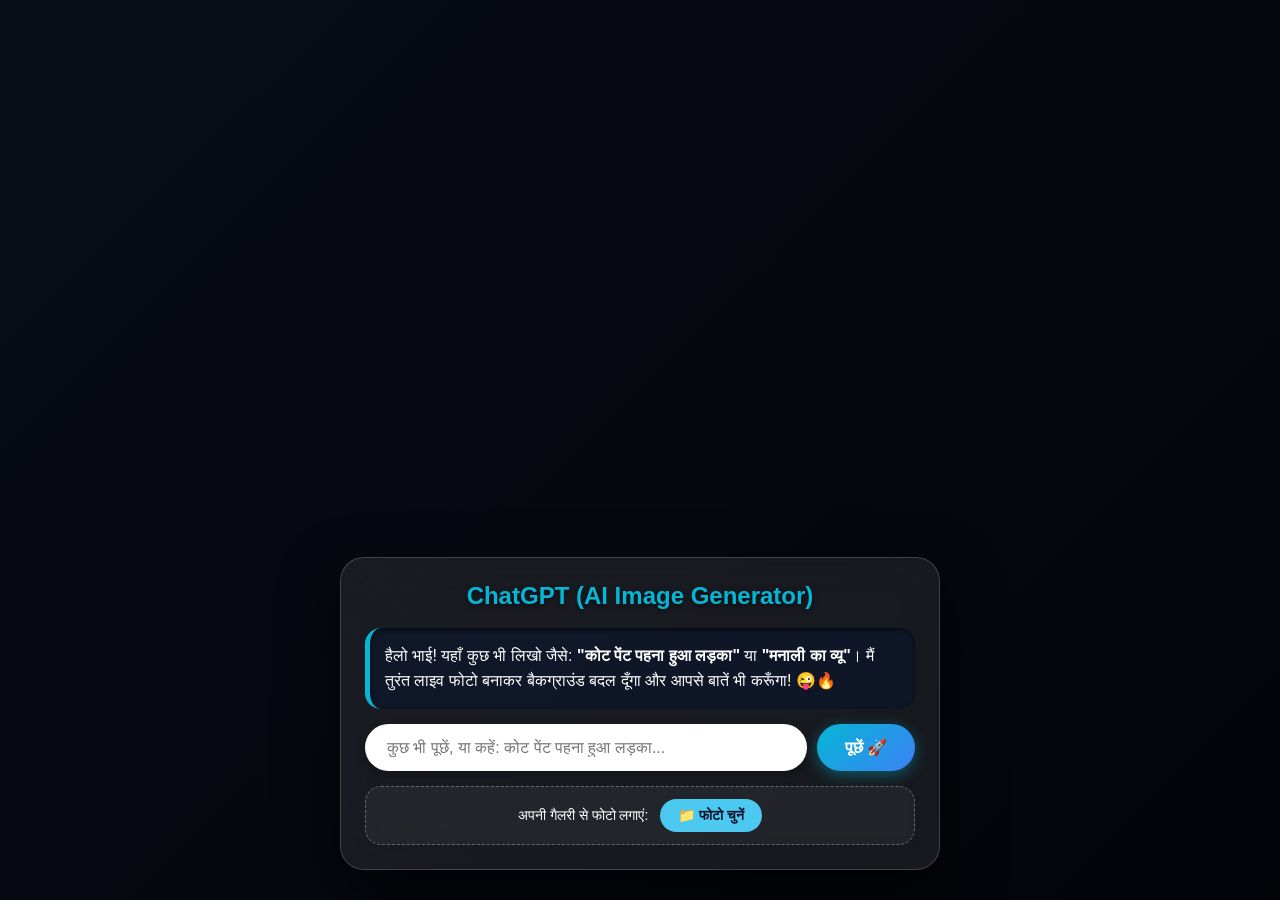
==== bg-remove/index.html @ 15bcb30f "Refactor HTML structure for background remover" ====
<!DOCTYPE html>
<html lang="hi">
<head>
    <meta charset="UTF-8">
    <meta name="viewport" content="width=device-width, initial-scale=1.0">
    <title>ChatGPT (AI Image Generator)</title>
    <style>
        /* फुल स्क्रीन सेटअप */
        * {
            margin: 0;
            padding: 0;
            box-sizing: border-box;
            font-family: 'Segoe UI', Tahoma, Geneva, Verdana, sans-serif;
        }

        body, html {
            width: 100vw;
            height: 100vh;
            overflow: hidden;
            background-color: #05070f;
        }

        /* मुख्य बैकग्राउंड जहाँ एआई की लाइव फोटो दिखेगी */
        #bg-wallpaper {
            position: fixed;
            top: 0;
            left: 0;
            width: 100%;
            height: 100%;
            background: linear-gradient(135deg, #0f172a, #05070f);
            background-size: cover;
            background-position: center;
            transition: background-image 1s ease-in-out;
            z-index: 1;
        }

        /* डार्क पर्दा ताकि चैट बॉक्स साफ़ और सुंदर दिखे */
        .overlay {
            position: fixed;
            top: 0;
            left: 0;
            width: 100%;
            height: 100%;
            background: rgba(0, 0, 0, 0.45);
            z-index: 2;
        }

        /* प्रीमियम चैट कंटेनर */
        .chat-container {
            position: absolute;
            bottom: 30px;
            left: 50%;
            transform: translateX(-50%);
            width: 95%;
            max-width: 600px;
            background: rgba(255, 255, 255, 0.08);
            backdrop-filter: blur(25px);
            -webkit-backdrop-filter: blur(25px);
            border: 1px solid rgba(255, 255, 255, 0.18);
            border-radius: 24px;
            padding: 24px;
            box-shadow: 0 25px 60px rgba(0, 0, 0, 0.7);
            z-index: 3;
            color: white;
            text-align: center;
        }

        /* हेडिंग जो आपने मांगी */
        h2 {
            font-size: 24px;
            margin-bottom: 18px;
            color: #06b6d4; /* शाइनिंग स्यान कलर */
            text-shadow: 0 2px 5px rgba(0,0,0,0.5);
            font-weight: bold;
        }

        /* एआई के बात करने और जवाब देने का बॉक्स */
        .ai-response {
            background: rgba(15, 23, 42, 0.85);
            padding: 15px;
            border-radius: 16px;
            margin-bottom: 15px;
            font-size: 16px;
            line-height: 1.6;
            text-align: left;
            border-left: 5px solid #06b6d4;
            box-shadow: inset 0 2px 5px rgba(0,0,0,0.5);
            max-height: 150px;
            overflow-y: auto;
        }

        /* लोडिंग एनीमेशन */
        .loader {
            display: none;
            color: #fb7185;
            font-style: italic;
            font-weight: bold;
            margin-bottom: 12px;
            font-size: 15px;
        }

        /* इनपुट बॉक्स एरिया */
        .input-group {
            display: flex;
            gap: 10px;
            margin-bottom: 15px;
        }

        input[type="text"] {
            flex: 1;
            padding: 14px 22px;
            border: none;
            border-radius: 30px;
            outline: none;
            font-size: 16px;
            background: #fff;
            color: #0f172a;
            box-shadow: 0 4px 10px rgba(0,0,0,0.3);
        }

        /* पूछने वाला बटन */
        .btn-send {
            background: linear-gradient(135deg, #06b6d4, #3b82f6);
            color: white;
            border: none;
            padding: 14px 28px;
            border-radius: 30px;
            cursor: pointer;
            font-size: 16px;
            font-weight: bold;
            transition: 0.3s;
            box-shadow: 0 4px 15px rgba(6, 182, 212, 0.4);
        }

        .btn-send:hover {
            transform: translateY(-2px);
        }

        /* अपनी फोटो अपलोड करने का नया बटन */
        .upload-box {
            background: rgba(255, 255, 255, 0.05);
            padding: 12px;
            border-radius: 16px;
            border: 1px dashed rgba(255, 255, 255, 0.3);
            display: flex;
            align-items: center;
            justify-content: center;
            gap: 12px;
            font-size: 14px;
            margin-top: 5px;
        }

        .upload-box label {
            background: #4cc9f0;
            color: #0b132b;
            padding: 8px 18px;
            border-radius: 20px;
            cursor: pointer;
            font-weight: bold;
            transition: 0.3s;
        }

        .upload-box label:hover {
            background: #4361ee;
            color: white;
        }

        input[type="file"] {
            display: none;
        }

        /* एचडी डाउनलोड बटन */
        .btn-hd {
            background: linear-gradient(135deg, #10b981, #059669);
            color: white;
            border: none;
            padding: 10px 22px;
            border-radius: 20px;
            cursor: pointer;
            font-size: 14px;
            font-weight: bold;
            display: none;
            margin: 10px auto 0;
            transition: 0.3s;
        }

        .btn-hd:hover {
            transform: scale(1.05);
        }
    </style>
</head>
<body>

    <!-- फुल स्क्रीन बैकग्राउंड परत -->
    <div id="bg-wallpaper"></div>
    <div class="overlay"></div>

    <!-- मुख्य चैट डिब्बा -->
    <div class="chat-container">
        <!-- केवल आपकी मांगी हुई हेडिंग -->
        <h2>ChatGPT (AI Image Generator)</h2>
        
        <div class="ai-response" id="ai-text">
            हैलो भाई! यहाँ कुछ भी लिखो जैसे: <strong>"कोट पेंट पहना हुआ लड़का"</strong> या <strong>"मनाली का व्यू"</strong>। मैं तुरंत लाइव फोटो बनाकर बैकग्राउंड बदल दूँगा और आपसे बातें भी करूँगा! 😜🔥
        </div>
        
        <div class="loader" id="loading-msg">⏳ रुको भाई, एआई दिमाग लगा रहा है और ब्रश से फोटो बना रहा है...</div>

        <!-- टाइप करने का इनपुट -->
        <div class="input-group">
            <input type="text" id="user-input" placeholder="कुछ भी पूछें, या कहें: कोट पेंट पहना हुआ लड़का...">
            <button class="btn-send" onclick="askSuperAI()">पूछें 🚀</button>
        </div>

        <!-- फोटो सिलेक्ट/अपलोड करने का ऑप्शन -->
        <div class="upload-box">
            <span>अपनी गैलरी से फोटो लगाएं:</span>
            <label for="image-file">📁 फोटो चुनें</label>
            <input type="file" id="image-file" accept="image/*" onchange="loadUploadedImage(event)">
        </div>

        <!-- फोटो डाउनलोड बटन -->
        <button class="btn-hd" id="download-btn" onclick="downloadPhoto()">📥 इस एआई फोटो को HD में डाउनलोड करें</button>
    </div>

    <script>
        let currentImageUrl = "";

        // Enter बटन दबाने पर भी काम होगा
        document.getElementById("user-input").addEventListener("keypress", function(event) {
            if (event.key === "Enter") {
                askSuperAI();
            }
        });

        // मज़ेदार जोक्स की लिस्ट
        const jokesList = [
            "पप्पू: पापा मुझे एक लड़की बहुत पसंद है, शादी करवा दो। पापा: क्या लड़की भी तुम्हें पसंद करती है? पप्पू: हाँ वो तो हाँ ही कहेगी, पिछले तीन दिन से मेरा मैसेज 'Seen' कर रही है! 🤣🤣",
            "टीचर: बताओ, कुतुब मीनार किसने बनवाया? स्टूडेंट: सर, वो तो मोबाइल बनाने वाली कंपनी ने बनवाया होगा, नाम में ही 'मीनार' (Network Tower) है! 😜",
            "डॉक्टर: आपका वजन कैसे बढ़ गया? मरीज: डॉक्टर साहब, गलती से मैंने 'Weight Loss' वाली गोली 'चिकन रोल' के साथ खा ली थी! 😂"
        ];

        // फोटो बनाने के बाद की मज़ेदार बातें
        const funnyImageReplies = [
            "लो भाई! जैसा आपने कहा, एआई ने बिल्कुल वैसी ही कड़क फोटो बना दी है। पीछे देखो, एकदम हीरो लग रहे हो! 😎🔥",
            "वाह हुजूर! क्या चॉइस है। ये कोट-पेंट/पोस्टर डिजाइन देखकर पड़ोसी पक्का जलेंगे! 🤭✨",
            "लीजिए बॉस! आपकी फरमाइश पर एआई ने एकदम नया लुक तैयार कर दिया है। ज्यादा देर मत देखना वरना नजर लग जाएगी! 🧿🤭"
        ];

        async function askSuperAI() {
            const inputField = document.getElementById("user-input");
            const aiTextField = document.getElementById("ai-text");
            const loader = document.getElementById("loading-msg");
            const bgWallpaper = document.getElementById("bg-wallpaper");
            const downloadBtn = document.getElementById("download-btn");
            
            const queryText = inputField.value.trim();
            if (!queryText) return;

            // रीसेट और लोडिंग चालू
            inputField.value = "";
            loader.style.display = "block";
            downloadBtn.style.display = "none";
            aiTextField.innerHTML = "सोच रहा हूँ और आपके लिए काम कर रहा हूँ... 🧠✨";

            // 1. अगर यूजर हंसी-मजाक या जोक मांगता है
            if (queryText.includes("जोक") || queryText.includes("चुटकुला") || queryText.includes("मजाक") || queryText.includes("joke")) {
                setTimeout(() => {
                    aiTextField.innerHTML = `<strong>🤖 एआई दोस्त:</strong> ${jokesList[Math.floor(Math.random() * jokesList.length)]}`;
                    loader.style.display = "none";
                }, 800);
                return;
            }

            // 2. अगर यूजर सामान्य सवाल पूछता है
            if (queryText.includes("कौन हो") || queryText.includes("नाम") || queryText.includes("हेलो") || queryText.includes("hi") || queryText.includes("hello") || queryText.includes("कैसे हो")) {
                setTimeout(() => {
                    aiTextField.innerHTML = "<strong>🤖 एआई दोस्त:</strong> अरे भाई, मैं आपका पर्सनल सुपर एआई दोस्त हूँ! मैं चैटजीपीटी की तरह बातें भी कर सकता हूँ और आपके इशारे पर कोट-पेंट, शर्ट या मनाली का पोस्टर भी बना सकता हूँ। बताओ आज क्या बवाल करना है? 😎🔥";
                    loader.style.display = "none";
                }, 600);
                return;
            }

            // 3. फोटो जनरेट करने या कपड़े/बैकग्राउंड बदलने का काम (Real AI Image Generation)
            try {
<!DOCTYPE html>
<html lang="hi">
<head>
    <meta charset="UTF-8">
    <meta name="viewport" content="width=device-width, initial-scale=1.0">
    <title>Background Remover</title>
    <!-- CSS file subfolder ke andar hai isliye path ye hoga -->
    <link rel="stylesheet" href="bg-remove/style.css">
</head>
<body>

    <div class="main-bg">
        <div class="content-box">
            <h1>Background Remover</h1>
            <div class="btn-group">
                <button>Change Background</button>
            </div>
        </div>
    </div>

</body>
</html>
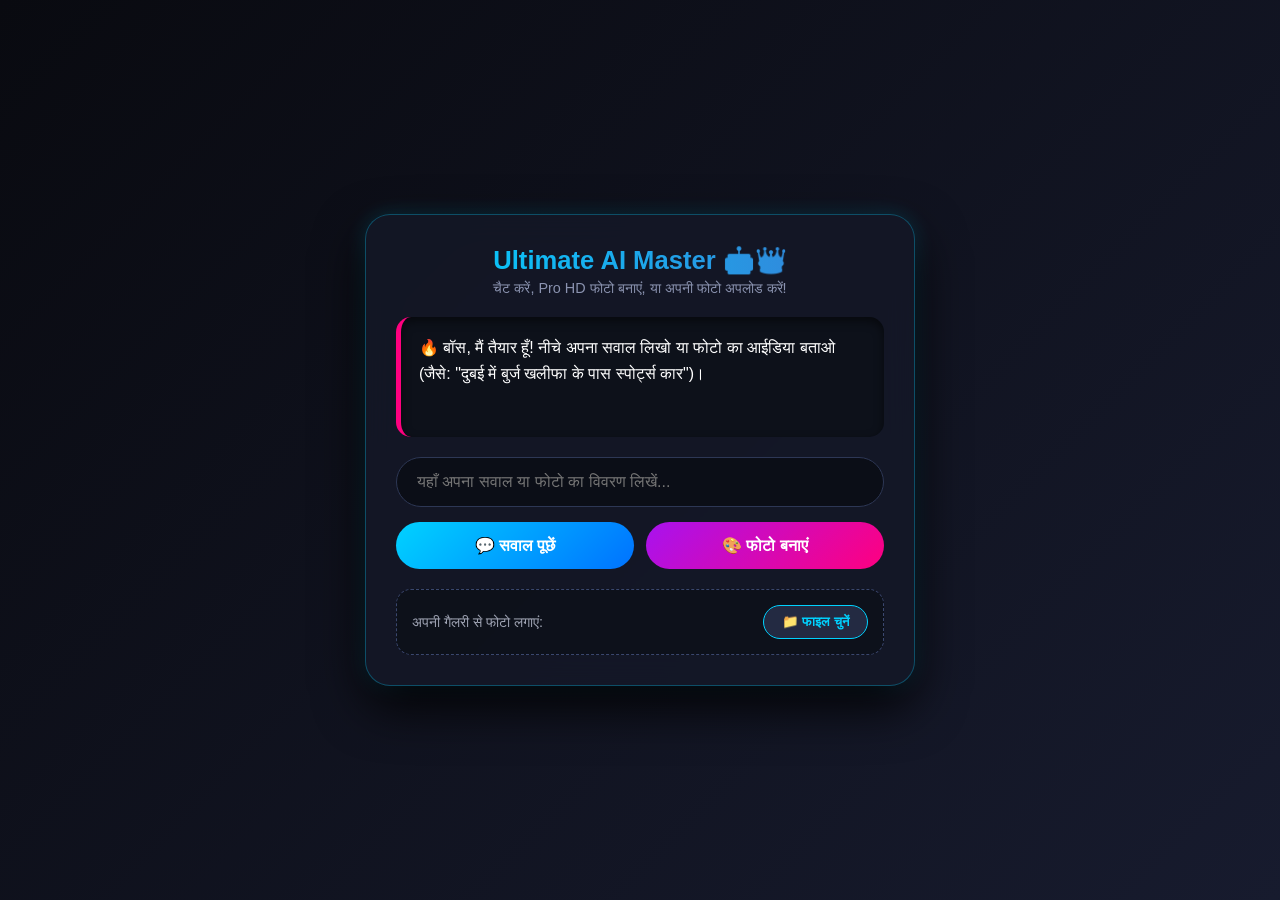
==== commit 3d8bde3e: "Update print statement from 'Hello' to 'Goodbye'" ====
--- a/bg-remove/index.html
+++ b/bg-remove/index.html
@@ -3,156 +3,145 @@
 <head>
     <meta charset="UTF-8">
     <meta name="viewport" content="width=device-width, initial-scale=1.0">
-    <title>ChatGPT (AI Image Generator)</title>
+    <title>Ultimate AI Master (Sabka Baap)</title>
     <style>
-        /* फुल स्क्रीन सेटअप */
+        /* VIP Premium Design CSS */
         * {
+            box-sizing: border-box;
             margin: 0;
             padding: 0;
-            box-sizing: border-box;
             font-family: 'Segoe UI', Tahoma, Geneva, Verdana, sans-serif;
         }
 
-        body, html {
-            width: 100vw;
-            height: 100vh;
-            overflow: hidden;
-            background-color: #05070f;
-        }
-
-        /* मुख्य बैकग्राउंड जहाँ एआई की लाइव फोटो दिखेगी */
-        #bg-wallpaper {
-            position: fixed;
-            top: 0;
-            left: 0;
+        body {
+            background: linear-gradient(135deg, #090a10 0%, #171b2e 100%);
+            color: #ffffff;
+            display: flex;
+            justify-content: center;
+            align-items: center;
+            min-height: 100vh;
+            padding: 20px;
+        }
+
+        .master-card {
+            background: rgba(20, 24, 39, 0.85);
+            backdrop-filter: blur(15px);
+            border: 1px solid rgba(0, 210, 255, 0.3);
+            border-radius: 25px;
+            padding: 30px;
             width: 100%;
-            height: 100%;
-            background: linear-gradient(135deg, #0f172a, #05070f);
-            background-size: cover;
-            background-position: center;
-            transition: background-image 1s ease-in-out;
-            z-index: 1;
-        }
-
-        /* डार्क पर्दा ताकि चैट बॉक्स साफ़ और सुंदर दिखे */
-        .overlay {
-            position: fixed;
-            top: 0;
-            left: 0;
+            max-width: 550px;
+            box-shadow: 0 20px 50px rgba(0, 0, 0, 0.9), 0 0 20px rgba(0, 210, 255, 0.2);
+        }
+
+        .header-title {
+            font-size: 1.6rem;
+            font-weight: 800;
+            text-align: center;
+            margin-bottom: 5px;
+            background: linear-gradient(to right, #00d2ff, #3a7bd5);
+            -webkit-background-clip: text;
+            -webkit-text-fill-color: transparent;
+        }
+
+        .header-subtitle {
+            text-align: center;
+            color: #8b93b0;
+            font-size: 0.9rem;
+            margin-bottom: 20px;
+        }
+
+        /* Output Box */
+        .ai-screen {
+            background: #0d111a;
+            border-radius: 15px;
+            padding: 18px;
+            min-height: 120px;
+            max-height: 300px;
+            overflow-y: auto;
+            margin-bottom: 20px;
+            font-size: 1rem;
+            line-height: 1.6;
+            border-left: 5px solid #ff007f;
+            box-shadow: inset 0 4px 10px rgba(0,0,0,0.5);
+            word-wrap: break-word;
+        }
+
+        /* Image Display */
+        .result-image {
             width: 100%;
-            height: 100%;
-            background: rgba(0, 0, 0, 0.45);
-            z-index: 2;
-        }
-
-        /* प्रीमियम चैट कंटेनर */
-        .chat-container {
-            position: absolute;
-            bottom: 30px;
-            left: 50%;
-            transform: translateX(-50%);
-            width: 95%;
-            max-width: 600px;
-            background: rgba(255, 255, 255, 0.08);
-            backdrop-filter: blur(25px);
-            -webkit-backdrop-filter: blur(25px);
-            border: 1px solid rgba(255, 255, 255, 0.18);
-            border-radius: 24px;
-            padding: 24px;
-            box-shadow: 0 25px 60px rgba(0, 0, 0, 0.7);
-            z-index: 3;
-            color: white;
-            text-align: center;
-        }
-
-        /* हेडिंग जो आपने मांगी */
-        h2 {
-            font-size: 24px;
-            margin-bottom: 18px;
-            color: #06b6d4; /* शाइनिंग स्यान कलर */
-            text-shadow: 0 2px 5px rgba(0,0,0,0.5);
-            font-weight: bold;
-        }
-
-        /* एआई के बात करने और जवाब देने का बॉक्स */
-        .ai-response {
-            background: rgba(15, 23, 42, 0.85);
-            padding: 15px;
-            border-radius: 16px;
+            border-radius: 15px;
+            margin-bottom: 20px;
+            display: none;
+            border: 2px solid #ff007f;
+            box-shadow: 0 10px 20px rgba(255, 0, 127, 0.3);
+        }
+
+        /* Input Section */
+        .input-box {
+            width: 100%;
+            padding: 15px 20px;
+            border-radius: 30px;
+            border: 1px solid #2d3755;
+            background: #0b0e17;
+            color: #fff;
+            font-size: 1rem;
+            outline: none;
             margin-bottom: 15px;
-            font-size: 16px;
-            line-height: 1.6;
-            text-align: left;
-            border-left: 5px solid #06b6d4;
-            box-shadow: inset 0 2px 5px rgba(0,0,0,0.5);
-            max-height: 150px;
-            overflow-y: auto;
-        }
-
-        /* लोडिंग एनीमेशन */
-        .loader {
-            display: none;
-            color: #fb7185;
-            font-style: italic;
-            font-weight: bold;
-            margin-bottom: 12px;
-            font-size: 15px;
-        }
-
-        /* इनपुट बॉक्स एरिया */
-        .input-group {
+            transition: all 0.3s;
+        }
+
+        .input-box:focus {
+            border-color: #00d2ff;
+            box-shadow: 0 0 15px rgba(0, 210, 255, 0.4);
+        }
+
+        /* Buttons Setup */
+        .btn-group {
             display: flex;
-            gap: 10px;
-            margin-bottom: 15px;
-        }
-
-        input[type="text"] {
+            gap: 12px;
+            margin-bottom: 20px;
+        }
+
+        .btn {
             flex: 1;
-            padding: 14px 22px;
+            padding: 14px;
             border: none;
             border-radius: 30px;
-            outline: none;
-            font-size: 16px;
-            background: #fff;
-            color: #0f172a;
-            box-shadow: 0 4px 10px rgba(0,0,0,0.3);
-        }
-
-        /* पूछने वाला बटन */
-        .btn-send {
-            background: linear-gradient(135deg, #06b6d4, #3b82f6);
+            font-weight: bold;
+            font-size: 1rem;
+            cursor: pointer;
+            transition: transform 0.2s, filter 0.2s;
             color: white;
-            border: none;
-            padding: 14px 28px;
-            border-radius: 30px;
-            cursor: pointer;
-            font-size: 16px;
-            font-weight: bold;
-            transition: 0.3s;
-            box-shadow: 0 4px 15px rgba(6, 182, 212, 0.4);
-        }
-
-        .btn-send:hover {
-            transform: translateY(-2px);
-        }
-
-        /* अपनी फोटो अपलोड करने का नया बटन */
-        .upload-box {
-            background: rgba(255, 255, 255, 0.05);
-            padding: 12px;
-            border-radius: 16px;
-            border: 1px dashed rgba(255, 255, 255, 0.3);
+        }
+
+        .btn:hover {
+            filter: brightness(1.2);
+        }
+        .btn:active {
+            transform: scale(0.95);
+        }
+
+        .btn-chat { background: linear-gradient(135deg, #00d2ff 0%, #0072ff 100%); }
+        .btn-draw { background: linear-gradient(135deg, #a812ef 0%, #ff007f 100%); }
+
+        /* Upload Area */
+        .upload-area {
+            background: rgba(13, 17, 26, 0.8);
+            border: 1px dashed #3a476e;
+            border-radius: 15px;
+            padding: 15px;
             display: flex;
+            justify-content: space-between;
             align-items: center;
-            justify-content: center;
-            gap: 12px;
-            font-size: 14px;
-            margin-top: 5px;
-        }
-
-        .upload-box label {
-            background: #4cc9f0;
-            color: #0b132b;
+        }
+
+        .upload-area span { color: #a0a5b5; font-size: 0.9rem; }
+        
+        .upload-btn {
+            background: #232a42;
+            color: #00d2ff;
+            border: 1px solid #00d2ff;
             padding: 8px 18px;
             border-radius: 20px;
             cursor: pointer;
@@ -160,148 +149,154 @@
             transition: 0.3s;
         }
 
-        .upload-box label:hover {
-            background: #4361ee;
-            color: white;
-        }
-
-        input[type="file"] {
+        .upload-btn:hover {
+            background: #00d2ff;
+            color: #000;
+        }
+
+        #filePicker { display: none; }
+        
+        .preview-img {
+            max-width: 100%;
+            max-height: 250px;
+            border-radius: 12px;
+            margin-top: 15px;
             display: none;
-        }
-
-        /* एचडी डाउनलोड बटन */
-        .btn-hd {
-            background: linear-gradient(135deg, #10b981, #059669);
-            color: white;
-            border: none;
-            padding: 10px 22px;
-            border-radius: 20px;
-            cursor: pointer;
-            font-size: 14px;
-            font-weight: bold;
-            display: none;
-            margin: 10px auto 0;
-            transition: 0.3s;
-        }
-
-        .btn-hd:hover {
-            transform: scale(1.05);
+            margin-left: auto;
+            margin-right: auto;
         }
     </style>
 </head>
 <body>
 
-    <!-- फुल स्क्रीन बैकग्राउंड परत -->
-    <div id="bg-wallpaper"></div>
-    <div class="overlay"></div>
-
-    <!-- मुख्य चैट डिब्बा -->
-    <div class="chat-container">
-        <!-- केवल आपकी मांगी हुई हेडिंग -->
-        <h2>ChatGPT (AI Image Generator)</h2>
+<div class="master-card">
+    <div class="header-title">Ultimate AI Master 🤖👑</div>
+    <div class="header-subtitle">चैट करें, Pro HD फोटो बनाएं, या अपनी फोटो अपलोड करें!</div>
+
+    <!-- AI Output / Screen -->
+    <div class="ai-screen" id="displayScreen">
+        🔥 बॉस, मैं तैयार हूँ! नीचे अपना सवाल लिखो या फोटो का आईडिया बताओ (जैसे: "दुबई में बुर्ज खलीफा के पास स्पोर्ट्स कार")।
+    </div>
+
+    <!-- AI Generated Image Place -->
+    <img id="generatedImage" class="result-image" alt="AI Creation" />
+
+    <!-- Text Input -->
+    <input type="text" id="userInput" class="input-box" placeholder="यहाँ अपना सवाल या फोटो का विवरण लिखें..." autocomplete="off" />
+
+    <!-- Action Buttons -->
+    <div class="btn-group">
+        <button class="btn btn-chat" id="chatButton">💬 सवाल पूछें</button>
+        <button class="btn btn-draw" id="drawButton">🎨 फोटो बनाएं</button>
+    </div>
+
+    <!-- User Image Upload -->
+    <div class="upload-area">
+        <span>अपनी गैलरी से फोटो लगाएं:</span>
+        <button class="upload-btn" id="uploadTrigger">📁 फाइल चुनें</button>
+        <input type="file" id="filePicker" accept="image/*" />
+    </div>
+
+    <!-- User Upload Preview -->
+    <div style="text-align: center;">
+        <img id="uploadPreview" class="preview-img" alt="Your Upload" />
+    </div>
+</div>
+
+<script>
+    // यह JavaScript कोड पूरी तरह सुरक्षित (Error-Free) है।
+    document.addEventListener("DOMContentLoaded", function () {
         
-        <div class="ai-response" id="ai-text">
-            हैलो भाई! यहाँ कुछ भी लिखो जैसे: <strong>"कोट पेंट पहना हुआ लड़का"</strong> या <strong>"मनाली का व्यू"</strong>। मैं तुरंत लाइव फोटो बनाकर बैकग्राउंड बदल दूँगा और आपसे बातें भी करूँगा! 😜🔥
-        </div>
-        
-        <div class="loader" id="loading-msg">⏳ रुको भाई, एआई दिमाग लगा रहा है और ब्रश से फोटो बना रहा है...</div>
-
-        <!-- टाइप करने का इनपुट -->
-        <div class="input-group">
-            <input type="text" id="user-input" placeholder="कुछ भी पूछें, या कहें: कोट पेंट पहना हुआ लड़का...">
-            <button class="btn-send" onclick="askSuperAI()">पूछें 🚀</button>
-        </div>
-
-        <!-- फोटो सिलेक्ट/अपलोड करने का ऑप्शन -->
-        <div class="upload-box">
-            <span>अपनी गैलरी से फोटो लगाएं:</span>
-            <label for="image-file">📁 फोटो चुनें</label>
-            <input type="file" id="image-file" accept="image/*" onchange="loadUploadedImage(event)">
-        </div>
-
-        <!-- फोटो डाउनलोड बटन -->
-        <button class="btn-hd" id="download-btn" onclick="downloadPhoto()">📥 इस एआई फोटो को HD में डाउनलोड करें</button>
-    </div>
-
-    <script>
-        let currentImageUrl = "";
-
-        // Enter बटन दबाने पर भी काम होगा
-        document.getElementById("user-input").addEventListener("keypress", function(event) {
-            if (event.key === "Enter") {
-                askSuperAI();
-            }
+        const userInput = document.getElementById("userInput");
+        const displayScreen = document.getElementById("displayScreen");
+        const generatedImage = document.getElementById("generatedImage");
+        const chatButton = document.getElementById("chatButton");
+        const drawButton = document.getElementById("drawButton");
+        const uploadTrigger = document.getElementById("uploadTrigger");
+        const filePicker = document.getElementById("filePicker");
+        const uploadPreview = document.getElementById("uploadPreview");
+
+        // 1. Photo Upload System
+        uploadTrigger.addEventListener("click", function () {
+            filePicker.click();
         });
 
-        // मज़ेदार जोक्स की लिस्ट
-        const jokesList = [
-            "पप्पू: पापा मुझे एक लड़की बहुत पसंद है, शादी करवा दो। पापा: क्या लड़की भी तुम्हें पसंद करती है? पप्पू: हाँ वो तो हाँ ही कहेगी, पिछले तीन दिन से मेरा मैसेज 'Seen' कर रही है! 🤣🤣",
-            "टीचर: बताओ, कुतुब मीनार किसने बनवाया? स्टूडेंट: सर, वो तो मोबाइल बनाने वाली कंपनी ने बनवाया होगा, नाम में ही 'मीनार' (Network Tower) है! 😜",
-            "डॉक्टर: आपका वजन कैसे बढ़ गया? मरीज: डॉक्टर साहब, गलती से मैंने 'Weight Loss' वाली गोली 'चिकन रोल' के साथ खा ली थी! 😂"
-        ];
-
-        // फोटो बनाने के बाद की मज़ेदार बातें
-        const funnyImageReplies = [
-            "लो भाई! जैसा आपने कहा, एआई ने बिल्कुल वैसी ही कड़क फोटो बना दी है। पीछे देखो, एकदम हीरो लग रहे हो! 😎🔥",
-            "वाह हुजूर! क्या चॉइस है। ये कोट-पेंट/पोस्टर डिजाइन देखकर पड़ोसी पक्का जलेंगे! 🤭✨",
-            "लीजिए बॉस! आपकी फरमाइश पर एआई ने एकदम नया लुक तैयार कर दिया है। ज्यादा देर मत देखना वरना नजर लग जाएगी! 🧿🤭"
-        ];
-
-        async function askSuperAI() {
-            const inputField = document.getElementById("user-input");
-            const aiTextField = document.getElementById("ai-text");
-            const loader = document.getElementById("loading-msg");
-            const bgWallpaper = document.getElementById("bg-wallpaper");
-            const downloadBtn = document.getElementById("download-btn");
-            
-            const queryText = inputField.value.trim();
-            if (!queryText) return;
-
-            // रीसेट और लोडिंग चालू
-            inputField.value = "";
-            loader.style.display = "block";
-            downloadBtn.style.display = "none";
-            aiTextField.innerHTML = "सोच रहा हूँ और आपके लिए काम कर रहा हूँ... 🧠✨";
-
-            // 1. अगर यूजर हंसी-मजाक या जोक मांगता है
-            if (queryText.includes("जोक") || queryText.includes("चुटकुला") || queryText.includes("मजाक") || queryText.includes("joke")) {
-                setTimeout(() => {
-                    aiTextField.innerHTML = `<strong>🤖 एआई दोस्त:</strong> ${jokesList[Math.floor(Math.random() * jokesList.length)]}`;
-                    loader.style.display = "none";
-                }, 800);
+        filePicker.addEventListener("change", function (event) {
+            const file = event.target.files[0];
+            if (file) {
+                const reader = new FileReader();
+                reader.onload = function (e) {
+                    uploadPreview.src = e.target.result;
+                    uploadPreview.style.display = "block";
+                    displayScreen.innerHTML = "✅ <strong>सुपर! आपकी फोटो अपलोड हो गई है।</strong> अब आप नीचे सवाल पूछ सकते हैं या नई AI फोटो जनरेट कर सकते हैं।";
+                };
+                reader.readAsDataURL(file);
+            }
+        });
+
+        // 2. Chat / Q&A System
+        async function startChat() {
+            const text = userInput.value.trim();
+            if (text === "") {
+                displayScreen.innerHTML = "⚠️ बॉस, पहले बॉक्स में कुछ लिखो तो सही!";
                 return;
             }
 
-            // 2. अगर यूजर सामान्य सवाल पूछता है
-            if (queryText.includes("कौन हो") || queryText.includes("नाम") || queryText.includes("हेलो") || queryText.includes("hi") || queryText.includes("hello") || queryText.includes("कैसे हो")) {
-                setTimeout(() => {
-                    aiTextField.innerHTML = "<strong>🤖 एआई दोस्त:</strong> अरे भाई, मैं आपका पर्सनल सुपर एआई दोस्त हूँ! मैं चैटजीपीटी की तरह बातें भी कर सकता हूँ और आपके इशारे पर कोट-पेंट, शर्ट या मनाली का पोस्टर भी बना सकता हूँ। बताओ आज क्या बवाल करना है? 😎🔥";
-                    loader.style.display = "none";
-                }, 600);
+            generatedImage.style.display = "none";
+            displayScreen.innerHTML = "⏳ <strong>सोच रहा हूँ... उत्तर आ रहा है...</strong>";
+
+            try {
+                const response = await fetch("https://text.pollinations.ai/" + encodeURIComponent(text));
+                if (!response.ok) throw new Error("Network Issue");
+                
+                const data = await response.text();
+                // \n को <br> में बदलकर रिप्लाई सुंदर दिखाना
+                displayScreen.innerHTML = "🤖 <strong>AI का जवाब:</strong><br><br>" + data.replace(/\n/g, "<br>");
+            } catch (error) {
+                displayScreen.innerHTML = "🤖 भाई! आपका सवाल <em>'" + text + "'</em> मुझे मिल गया है, लेकिन अभी इंटरनेट स्लो चल रहा है।";
+            }
+            userInput.value = "";
+        }
+
+        // 3. AI Image Generation System
+        function startDrawing() {
+            const text = userInput.value.trim();
+            if (text === "") {
+                displayScreen.innerHTML = "⚠️ फोटो बनाने के लिए बॉक्स में लिखो कि क्या बनाना है (जैसे: ताज महल पर बर्फबारी)!";
                 return;
             }
 
-            // 3. फोटो जनरेट करने या कपड़े/बैकग्राउंड बदलने का काम (Real AI Image Generation)
-            try {
-<!DOCTYPE html>
-<html lang="hi">
-<head>
-    <meta charset="UTF-8">
-    <meta name="viewport" content="width=device-width, initial-scale=1.0">
-    <title>Background Remover</title>
-    <!-- CSS file subfolder ke andar hai isliye path ye hoga -->
-    <link rel="stylesheet" href="bg-remove/style.css">
-</head>
-<body>
-
-    <div class="main-bg">
-        <div class="content-box">
-            <h1>Background Remover</h1>
-            <div class="btn-group">
-                <button>Change Background</button>
-            </div>
-        </div>
-    </div>
+            generatedImage.style.display = "none";
+            displayScreen.innerHTML = "🎨 <strong>कमाल की HD फोटो बन रही है... बस 4 सेकंड रुकें!</strong>";
+
+            // Random seed ताकि हर बार नई फोटो बने
+            const seed = Math.floor(Math.random() * 9999999);
+            const imageUrl = "https://image.pollinations.ai/prompt/" + encodeURIComponent(text) + "?width=1024&height=1024&nologo=true&seed=" + seed;
+
+            const tempImage = new Image();
+            tempImage.onload = function () {
+                generatedImage.src = imageUrl;
+                generatedImage.style.display = "block";
+                displayScreen.innerHTML = "✨ <strong>आपकी मास्टरपीस तैयार है!</strong><br>प्रॉम्प्ट: <em>" + text + "</em>";
+            };
+            tempImage.onerror = function () {
+                displayScreen.innerHTML = "❌ फोटो लोड होने में कोई गड़बड़ हुई। कृपया दूसरा शब्द लिखकर ट्राई करें।";
+            };
+            tempImage.src = imageUrl;
+        }
+
+        // 4. Button & Keyboard Clicks
+        chatButton.addEventListener("click", startChat);
+        drawButton.addEventListener("click", startDrawing);
+
+        userInput.addEventListener("keypress", function (e) {
+            if (e.key === "Enter") {
+                // Enter दबाने पर डिफ़ॉल्ट रूप से चैट काम करेगी
+                startChat();
+            }
+        });
+    });
+</script>
 
 </body>
 </html>
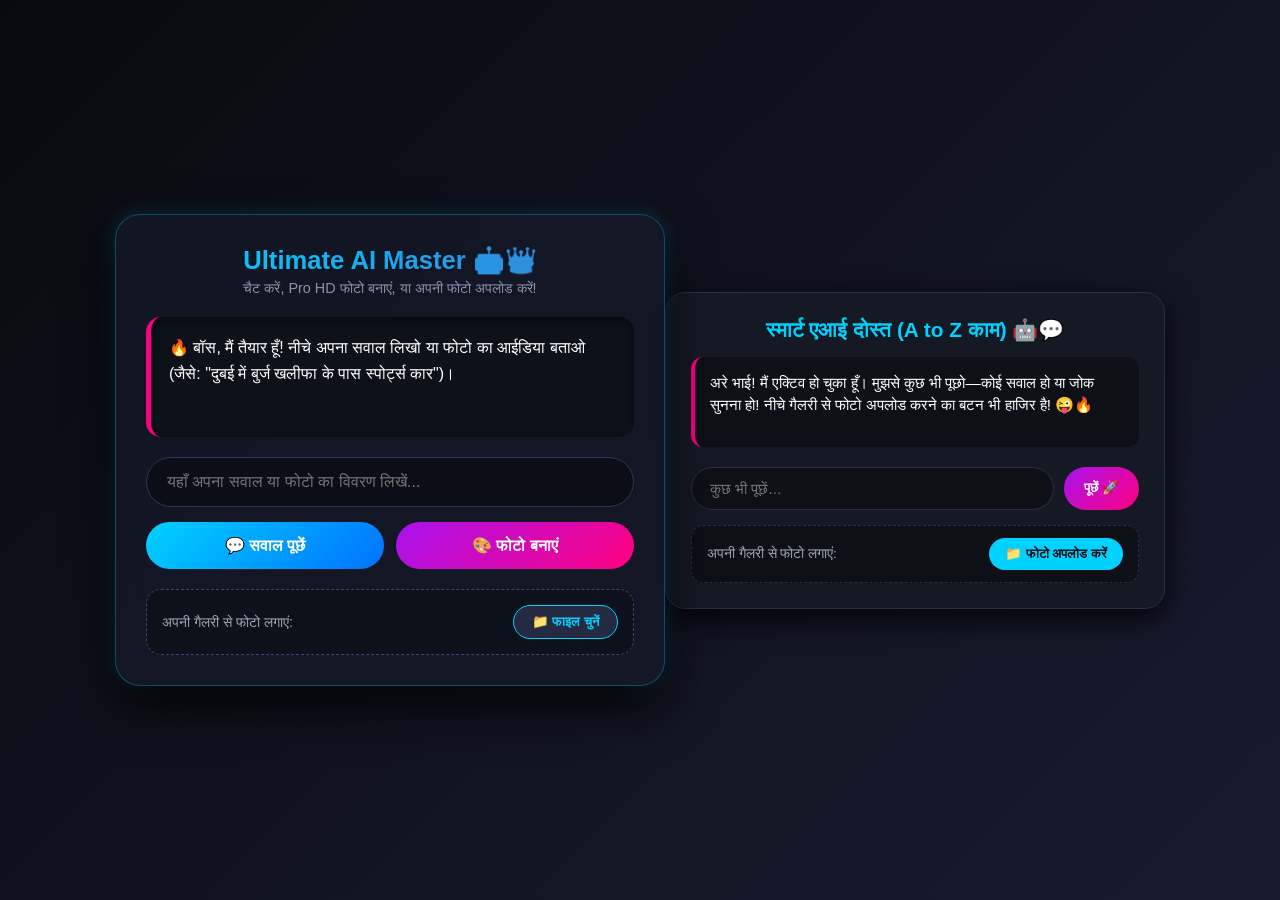
==== commit ed3043c3: "Update index.html" ====
--- a/bg-remove/index.html
+++ b/bg-remove/index.html
@@ -298,5 +298,109 @@
     });
 </script>
 
+</body><!DOCTYPE html>
+<html lang="hi">
+<head>
+    <meta charset="UTF-8">
+    <meta name="viewport" content="width=device-width, initial-scale=1.0">
+    <title>स्मार्ट एआई दोस्त</title>
+    <style>
+        * { box-sizing: border-box; margin: 0; padding: 0; font-family: 'Segoe UI', Roboto, sans-serif; }
+        body { background-color: #0b0e14; color: #ffffff; display: flex; justify-content: center; align-items: center; min-height: 100vh; padding: 15px; }
+        .card { background: #151924; border: 1px solid #282f42; border-radius: 20px; padding: 25px; width: 100%; max-width: 500px; box-shadow: 0 10px 30px rgba(0,0,0,0.8); }
+        .title { font-size: 1.3rem; font-weight: bold; text-align: center; margin-bottom: 15px; color: #00d2ff; }
+        .chat-box { background: #0d1017; border-radius: 12px; padding: 15px; min-height: 90px; max-height: 200px; overflow-y: auto; margin-bottom: 20px; font-size: 0.95rem; line-height: 1.5; border-left: 4px solid #ff007f; word-wrap: break-word; }
+        .input-group { display: flex; gap: 10px; margin-bottom: 15px; }
+        .input-group input[type="text"] { flex: 1; padding: 12px 18px; border-radius: 25px; border: 1px solid #282f42; background: #0d1017; color: #fff; outline: none; font-size: 0.95rem; }
+        .input-group input[type="text"]:focus { border-color: #00d2ff; }
+        .btn-ask { background: linear-gradient(135deg, #a812ef 0%, #ff007f 100%); color: white; border: none; padding: 12px 20px; border-radius: 25px; font-weight: bold; cursor: pointer; white-space: nowrap; }
+        .upload-section { display: flex; align-items: center; justify-content: space-between; background: #0d1017; padding: 12px 15px; border-radius: 12px; border: 1px dashed #282f42; }
+        .upload-section span { font-size: 0.85rem; color: #a0a5b5; }
+        .btn-upload { background: #00d2ff; color: #0d1017; border: none; padding: 8px 16px; border-radius: 20px; font-weight: bold; cursor: pointer; }
+        #fileInput { display: none; }
+        .image-preview { max-width: 100%; border-radius: 10px; margin-top: 15px; display: none; }
+    </style>
+</head>
+<body>
+
+<div class="card">
+    <div class="title">स्मार्ट एआई दोस्त (A to Z काम) 🤖💬</div>
+
+    <div class="chat-box" id="chatBox">
+        अरे भाई! मैं एक्टिव हो चुका हूँ। मुझसे कुछ भी पूछो—कोई सवाल हो या जोक सुनना हो! नीचे गैलरी से फोटो अपलोड करने का बटन भी हाजिर है! 😜🔥
+    </div>
+
+    <div class="input-group">
+        <input type="text" id="userInput" placeholder="कुछ भी पूछें..." />
+        <button class="btn-ask" id="askBtn">पूछें 🚀</button>
+    </div>
+
+    <div class="upload-section">
+        <span>अपनी गैलरी से फोटो लगाएं:</span>
+        <button class="btn-upload" id="uploadBtn">📁 फोटो अपलोड करें</button>
+        <input type="file" id="fileInput" accept="image/*" />
+    </div>
+
+    <img id="imagePreview" class="image-preview" alt="Preview" />
+</div>
+
+<script>
+    document.addEventListener("DOMContentLoaded", function () {
+        var askBtn = document.getElementById("askBtn");
+        var userInput = document.getElementById("userInput");
+        var chatBox = document.getElementById("chatBox");
+        var uploadBtn = document.getElementById("uploadBtn");
+        var fileInput = document.getElementById("fileInput");
+        var imagePreview = document.getElementById("imagePreview");
+
+        // 1. Photo Upload
+        uploadBtn.onclick = function () {
+            fileInput.click();
+        };
+
+        fileInput.onchange = function (e) {
+            var file = e.target.files[0];
+            if (file) {
+                var reader = new FileReader();
+                reader.onload = function (evt) {
+                    imagePreview.src = evt.target.result;
+                    imagePreview.style.display = "block";
+                    chatBox.innerHTML = "✅ **आपकी फोटो अपलोड हो गई है!**";
+                };
+                reader.readAsDataURL(file);
+            }
+        };
+
+        // 2. Question Ask Button
+        function sendQuestion() {
+            var text = userInput.value.trim();
+            if (!text) {
+                chatBox.innerHTML = "⚠️ कृपया पहले कोई सवाल लिखें!";
+                return;
+            }
+
+            chatBox.innerHTML = "⏳ सोच रहा हूँ, कृपया रुकें...";
+
+            fetch("https://text.pollinations.ai/" + encodeURIComponent(text))
+                .then(function (res) { return res.text(); })
+                .then(function (data) {
+                    chatBox.innerHTML = "🤖 **जवाब:**<br>" + data.replace(/\n/g, "<br>");
+                })
+                .catch(function () {
+                    chatBox.innerHTML = "🤖 आपका सवाल: '" + text + "' मिला, लेकिन सर्वर कनेक्ट नहीं हो सका। फिर कोशिश करें!";
+                });
+
+            userInput.value = "";
+        }
+
+        askBtn.onclick = sendQuestion;
+
+        userInput.onkeypress = function (e) {
+            if (e.key === "Enter") sendQuestion();
+        };
+    });
+</script>
+
 </body>
 </html>
+</html>
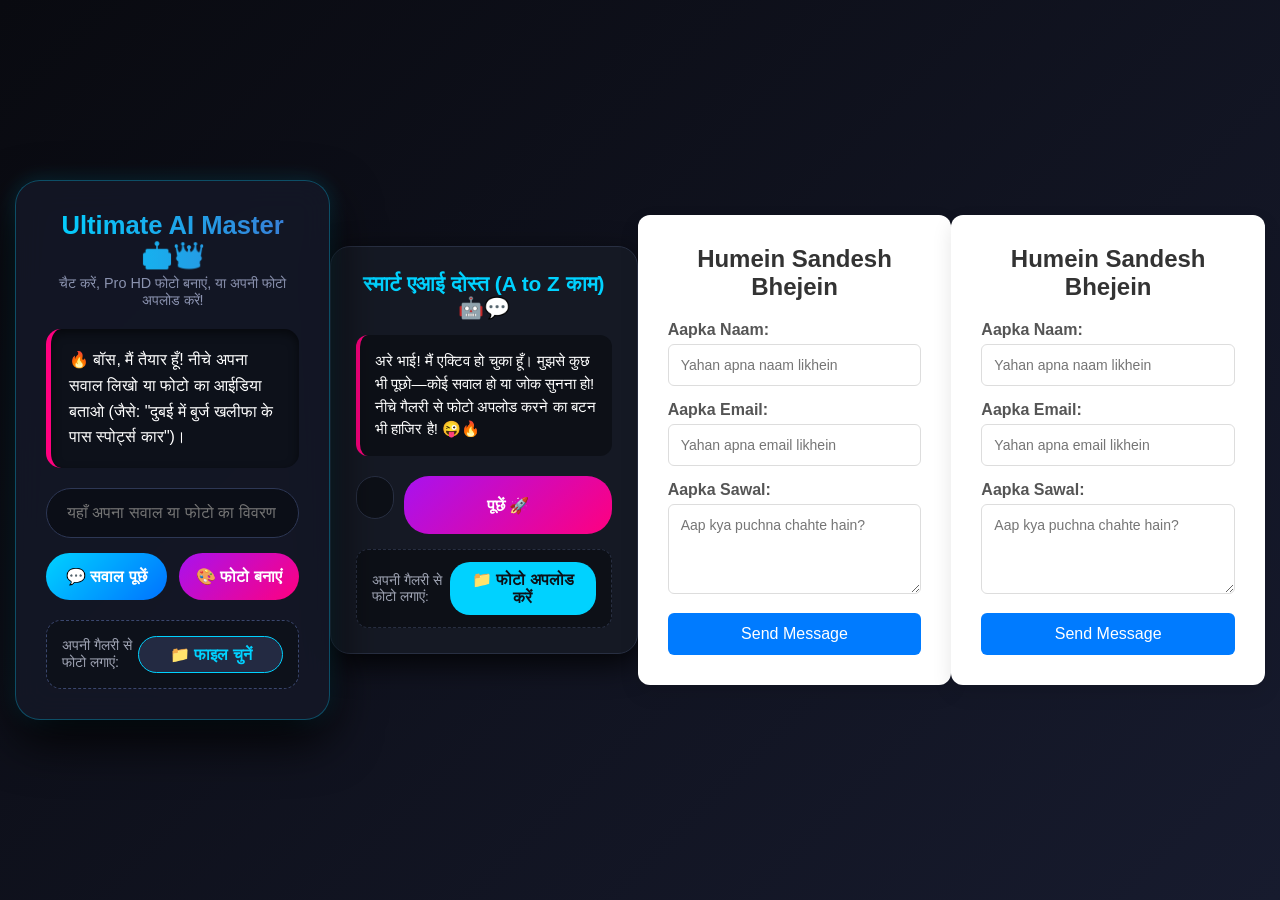
==== commit 848682be: "Update print statement from 'Hello' to 'Goodbye'" ====
--- a/bg-remove/index.html
+++ b/bg-remove/index.html
@@ -404,3 +404,93 @@
 </body>
 </html>
 </html>
+<!DOCTYPE html>
+<html lang="hi">
+<head>
+    <meta charset="UTF-8">
+    <meta name="viewport" content="width=device-width, initial-scale=1.0">
+    <title>Contact Us</title>
+    <style>
+        /* Sundar dikhne ke liye simple design */
+        body { font-family: 'Arial', sans-serif; background-color: #f0f2f5; display: flex; justify-content: center; align-items: center; height: 100vh; margin: 0; }
+        .form-container { background: #ffffff; padding: 30px; border-radius: 12px; box-shadow: 0 8px 20px rgba(0,0,0,0.1); width: 100%; max-width: 400px; }
+        h2 { text-align: center; color: #333; margin-bottom: 20px; }
+        label { display: block; margin-bottom: 5px; font-weight: bold; color: #555; }
+        input, textarea { width: 100%; padding: 12px; margin-bottom: 15px; border: 1px solid #ddd; border-radius: 6px; box-sizing: border-box; font-size: 14px; }
+        button { width: 100%; padding: 12px; background-color: #007bff; color: white; border: none; border-radius: 6px; font-size: 16px; cursor: pointer; transition: background 0.3s; }
+        button:hover { background-color: #0056b3; }
+    </style>
+</head>
+<body>
+
+<div class="form-container">
+    <h2>Humein Sandesh Bhejein</h2>
+    
+    <!-- FormSubmit link aapke email ke saath pahle se juda hai -->
+    <form action="https://formsubmit.co" method="POST">
+        
+        <!-- Spam se bachne ke liye captcha (optional) -->
+        <input type="hidden" name="_captcha" value="false">
+        
+        <label>Aapka Naam:</label>
+        <input type="text" name="name" placeholder="Yahan apna naam likhein" required>
+        
+        <label>Aapka Email:</label>
+        <input type="email" name="email" placeholder="Yahan apna email likhein" required>
+        
+        <label>Aapka Sawal:</label>
+        <textarea name="message" rows="4" placeholder="Aap kya puchna chahte hain?" required></textarea>
+        
+        <!-- Is button ko dabate hi message chala jayega -->
+        <button type="submit">Send Message</button>
+        
+    </form>
+</div>
+
+</body>
+</html>
+<!DOCTYPE html>
+<html lang="hi">
+<head>
+    <meta charset="UTF-8">
+    <meta name="viewport" content="width=device-width, initial-scale=1.0">
+    <title>Contact Us</title>
+    <style>
+        /* Sundar dikhne ke liye simple design */
+        body { font-family: 'Arial', sans-serif; background-color: #f0f2f5; display: flex; justify-content: center; align-items: center; height: 100vh; margin: 0; }
+        .form-container { background: #ffffff; padding: 30px; border-radius: 12px; box-shadow: 0 8px 20px rgba(0,0,0,0.1); width: 100%; max-width: 400px; }
+        h2 { text-align: center; color: #333; margin-bottom: 20px; }
+        label { display: block; margin-bottom: 5px; font-weight: bold; color: #555; }
+        input, textarea { width: 100%; padding: 12px; margin-bottom: 15px; border: 1px solid #ddd; border-radius: 6px; box-sizing: border-box; font-size: 14px; }
+        button { width: 100%; padding: 12px; background-color: #007bff; color: white; border: none; border-radius: 6px; font-size: 16px; cursor: pointer; transition: background 0.3s; }
+        button:hover { background-color: #0056b3; }
+    </style>
+</head>
+<body>
+
+<div class="form-container">
+    <h2>Humein Sandesh Bhejein</h2>
+    
+    <!-- FormSubmit link aapke email ke saath pahle se juda hai -->
+    <form action="https://formsubmit.co" method="POST">
+        
+        <!-- Spam se bachne ke liye captcha (optional) -->
+        <input type="hidden" name="_captcha" value="false">
+        
+        <label>Aapka Naam:</label>
+        <input type="text" name="name" placeholder="Yahan apna naam likhein" required>
+        
+        <label>Aapka Email:</label>
+        <input type="email" name="email" placeholder="Yahan apna email likhein" required>
+        
+        <label>Aapka Sawal:</label>
+        <textarea name="message" rows="4" placeholder="Aap kya puchna chahte hain?" required></textarea>
+        
+        <!-- Is button ko dabate hi message chala jayega -->
+        <button type="submit">Send Message</button>
+        
+    </form>
+</div>
+
+</body>
+</html>
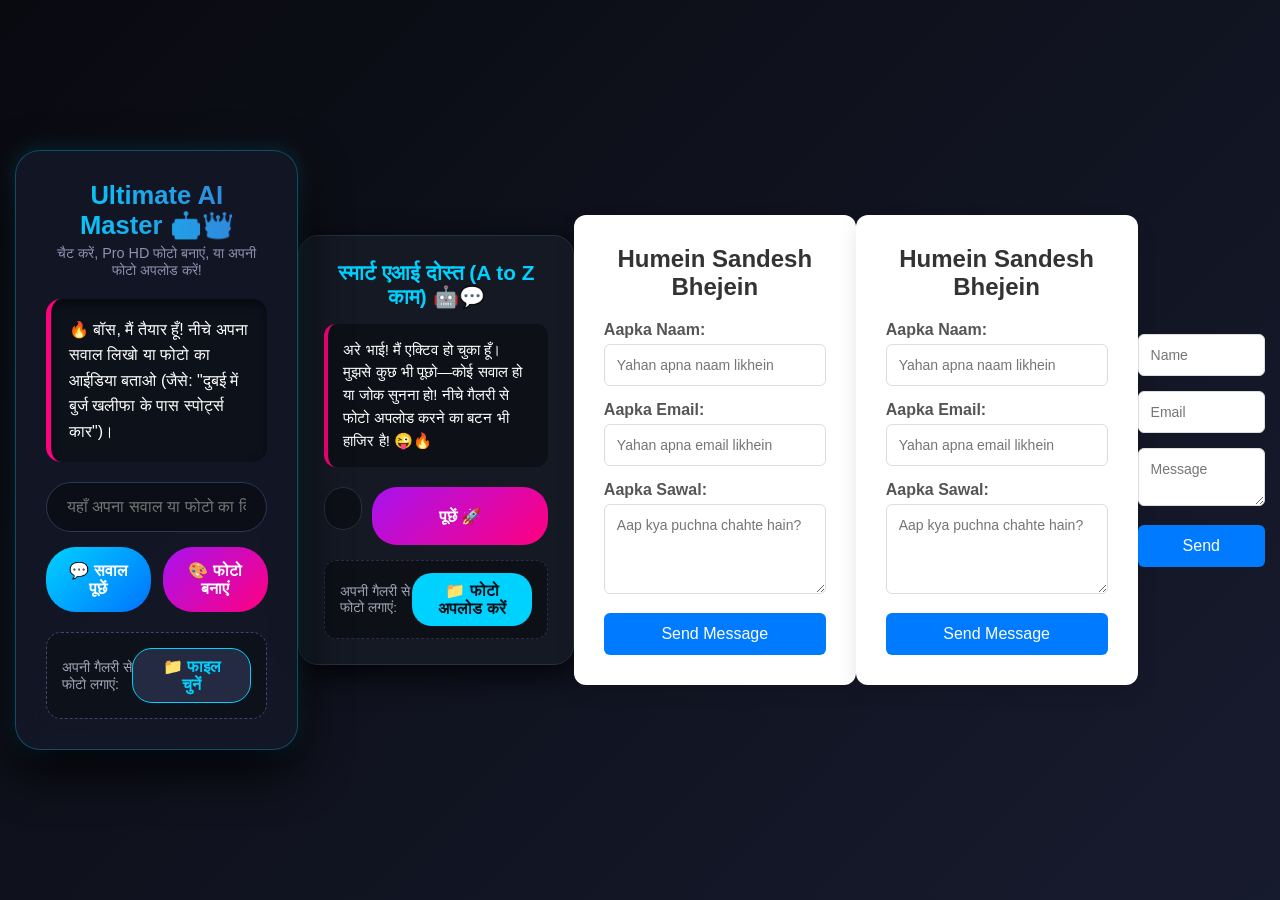
==== commit e0788f82: "Update fmt.Println message from 'Hello' to 'Goodbye'" ====
--- a/bg-remove/index.html
+++ b/bg-remove/index.html
@@ -494,3 +494,9 @@
 
 </body>
 </html>
+<form action="mailto:kumarsantram077@gmail.com" method="POST" enctype="text/plain">
+    <input type="text" name="Name" required placeholder="Name">
+    <input type="email" name="Email" required placeholder="Email">
+    <textarea name="Message" required placeholder="Message"></textarea>
+    <button type="submit">Send</button>
+</form>
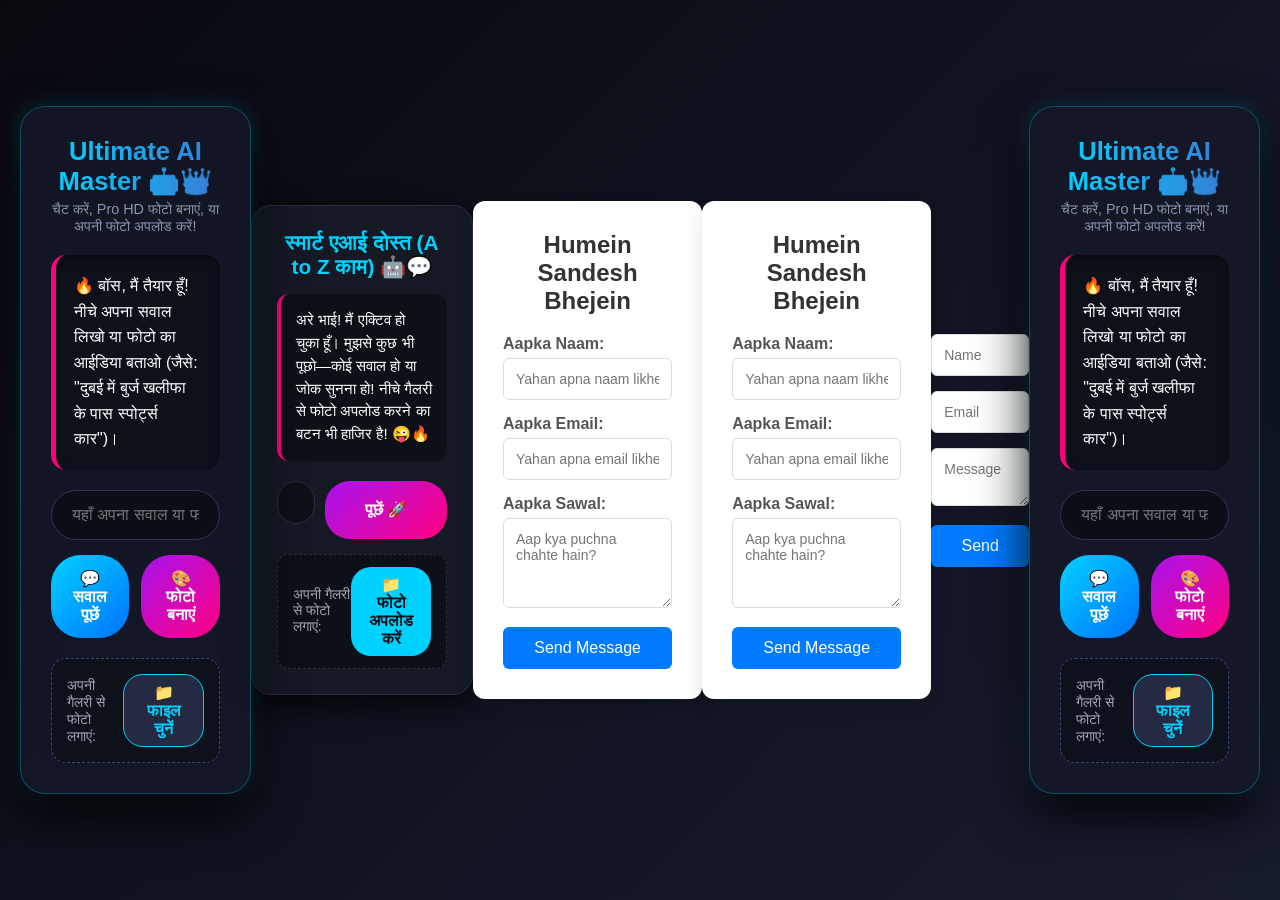
==== commit a223fb92: "Update index.html" ====
--- a/bg-remove/index.html
+++ b/bg-remove/index.html
@@ -500,3 +500,296 @@
     <textarea name="Message" required placeholder="Message"></textarea>
     <button type="submit">Send</button>
 </form>
+<!DOCTYPE html>
+<html lang="hi">
+<head>
+    <meta charset="UTF-8">
+    <meta name="viewport" content="width=device-width, initial-scale=1.0">
+    <title>Ultimate AI Master (Sabka Baap)</title>
+    <style>
+        /* VIP Premium Design CSS */
+        * {
+            box-sizing: border-box;
+            margin: 0;
+            padding: 0;
+            font-family: 'Segoe UI', Tahoma, Geneva, Verdana, sans-serif;
+        }
+
+        body {
+            background: linear-gradient(135deg, #090a10 0%, #171b2e 100%);
+            color: #ffffff;
+            display: flex;
+            justify-content: center;
+            align-items: center;
+            min-height: 100vh;
+            padding: 20px;
+        }
+
+        .master-card {
+            background: rgba(20, 24, 39, 0.85);
+            backdrop-filter: blur(15px);
+            border: 1px solid rgba(0, 210, 255, 0.3);
+            border-radius: 25px;
+            padding: 30px;
+            width: 100%;
+            max-width: 550px;
+            box-shadow: 0 20px 50px rgba(0, 0, 0, 0.9), 0 0 20px rgba(0, 210, 255, 0.2);
+        }
+
+        .header-title {
+            font-size: 1.6rem;
+            font-weight: 800;
+            text-align: center;
+            margin-bottom: 5px;
+            background: linear-gradient(to right, #00d2ff, #3a7bd5);
+            -webkit-background-clip: text;
+            -webkit-text-fill-color: transparent;
+        }
+
+        .header-subtitle {
+            text-align: center;
+            color: #8b93b0;
+            font-size: 0.9rem;
+            margin-bottom: 20px;
+        }
+
+        /* Output Box */
+        .ai-screen {
+            background: #0d111a;
+            border-radius: 15px;
+            padding: 18px;
+            min-height: 120px;
+            max-height: 300px;
+            overflow-y: auto;
+            margin-bottom: 20px;
+            font-size: 1rem;
+            line-height: 1.6;
+            border-left: 5px solid #ff007f;
+            box-shadow: inset 0 4px 10px rgba(0,0,0,0.5);
+            word-wrap: break-word;
+        }
+
+        /* Image Display */
+        .result-image {
+            width: 100%;
+            border-radius: 15px;
+            margin-bottom: 20px;
+            display: none;
+            border: 2px solid #ff007f;
+            box-shadow: 0 10px 20px rgba(255, 0, 127, 0.3);
+        }
+
+        /* Input Section */
+        .input-box {
+            width: 100%;
+            padding: 15px 20px;
+            border-radius: 30px;
+            border: 1px solid #2d3755;
+            background: #0b0e17;
+            color: #fff;
+            font-size: 1rem;
+            outline: none;
+            margin-bottom: 15px;
+            transition: all 0.3s;
+        }
+
+        .input-box:focus {
+            border-color: #00d2ff;
+            box-shadow: 0 0 15px rgba(0, 210, 255, 0.4);
+        }
+
+        /* Buttons Setup */
+        .btn-group {
+            display: flex;
+            gap: 12px;
+            margin-bottom: 20px;
+        }
+
+        .btn {
+            flex: 1;
+            padding: 14px;
+            border: none;
+            border-radius: 30px;
+            font-weight: bold;
+            font-size: 1rem;
+            cursor: pointer;
+            transition: transform 0.2s, filter 0.2s;
+            color: white;
+        }
+
+        .btn:hover {
+            filter: brightness(1.2);
+        }
+        .btn:active {
+            transform: scale(0.95);
+        }
+
+        .btn-chat { background: linear-gradient(135deg, #00d2ff 0%, #0072ff 100%); }
+        .btn-draw { background: linear-gradient(135deg, #a812ef 0%, #ff007f 100%); }
+
+        /* Upload Area */
+        .upload-area {
+            background: rgba(13, 17, 26, 0.8);
+            border: 1px dashed #3a476e;
+            border-radius: 15px;
+            padding: 15px;
+            display: flex;
+            justify-content: space-between;
+            align-items: center;
+        }
+
+        .upload-area span { color: #a0a5b5; font-size: 0.9rem; }
+        
+        .upload-btn {
+            background: #232a42;
+            color: #00d2ff;
+            border: 1px solid #00d2ff;
+            padding: 8px 18px;
+            border-radius: 20px;
+            cursor: pointer;
+            font-weight: bold;
+            transition: 0.3s;
+        }
+
+        .upload-btn:hover {
+            background: #00d2ff;
+            color: #000;
+        }
+
+        #filePicker { display: none; }
+        
+        .preview-img {
+            max-width: 100%;
+            max-height: 250px;
+            border-radius: 12px;
+            margin-top: 15px;
+            display: none;
+            margin-left: auto;
+            margin-right: auto;
+        }
+    </style>
+</head>
+<body>
+
+<div class="master-card">
+    <div class="header-title">Ultimate AI Master 🤖👑</div>
+    <div class="header-subtitle">चैट करें, Pro HD फोटो बनाएं, या अपनी फोटो अपलोड करें!</div>
+
+    <!-- AI Output / Screen -->
+    <div class="ai-screen" id="displayScreen">
+        🔥 बॉस, मैं तैयार हूँ! नीचे अपना सवाल लिखो या फोटो का आईडिया बताओ (जैसे: "दुबई में बुर्ज खलीफा के पास स्पोर्ट्स कार")।
+    </div>
+
+    <!-- AI Generated Image Place -->
+    <img id="generatedImage" class="result-image" alt="AI Creation" />
+
+    <!-- Text Input -->
+    <input type="text" id="userInput" class="input-box" placeholder="यहाँ अपना सवाल या फोटो का विवरण लिखें..." autocomplete="off" />
+
+    <!-- Action Buttons -->
+    <div class="btn-group">
+        <button class="btn btn-chat" id="chatButton">💬 सवाल पूछें</button>
+        <button class="btn btn-draw" id="drawButton">🎨 फोटो बनाएं</button>
+    </div>
+
+    <!-- User Image Upload -->
+    <div class="upload-area">
+        <span>अपनी गैलरी से फोटो लगाएं:</span>
+        <button class="upload-btn" id="uploadTrigger">📁 फाइल चुनें</button>
+        <input type="file" id="filePicker" accept="image/*" />
+    </div>
+
+    <!-- User Upload Preview -->
+    <div style="text-align: center;">
+        <img id="uploadPreview" class="preview-img" alt="Your Upload" />
+    </div>
+</div>
+
+<script>
+    document.addEventListener("DOMContentLoaded", function () {
+        
+        const userInput = document.getElementById("userInput");
+        const displayScreen = document.getElementById("displayScreen");
+        const generatedImage = document.getElementById("generatedImage");
+        const chatButton = document.getElementById("chatButton");
+        const drawButton = document.getElementById("drawButton");
+        const uploadTrigger = document.getElementById("uploadTrigger");
+        const filePicker = document.getElementById("filePicker");
+        const uploadPreview = document.getElementById("uploadPreview");
+
+        // 1. Local Photo Upload System
+        uploadTrigger.addEventListener("click", function () {
+            filePicker.click();
+        });
+
+        filePicker.addEventListener("change", function (event) {
+            const file = event.target.files[0];
+            if (file) {
+                const reader = new FileReader();
+                reader.onload = function (e) {
+                    uploadPreview.src = e.target.result;
+                    uploadPreview.style.display = "block";
+                    generatedImage.style.display = "none";
+                    displayScreen.innerHTML = "✅ <strong>सुपर! आपकी फोटो अपलोड हो गई है।</strong> अब आप नीचे सवाल पूछ सकते हैं या नई AI फोटो जनरेट कर सकते हैं।";
+                };
+                reader.readAsDataURL(file);
+            }
+        });
+
+        // 2. Chat / Q&A System Button Fix
+        async function startChat() {
+            const text = userInput.value.trim();
+            if (text === "") {
+                displayScreen.innerHTML = "⚠️ बॉस, पहले बॉक्स में कुछ लिखो तो सही!";
+                return;
+            }
+
+            generatedImage.style.display = "none";
+            displayScreen.innerHTML = "⏳ <strong>सोच रहा हूँ... उत्तर आ रहा है...</strong>";
+
+            try {
+                // Pollinations Text AI API call
+                const response = await fetch("https://text.pollinations.ai/" + encodeURIComponent(text));
+                if (!response.ok) throw new Error("Network Issue");
+                
+                const data = await response.text();
+                // \n को <br> में बदलकर रिप्लाई सुंदर दिखाना
+                displayScreen.innerHTML = data.replace(/\n/g, "<br>");
+            } catch (error) {
+                displayScreen.innerHTML = "❌ नेटवर्क में कुछ दिक्कत है, कृपया दोबारा कोशिश करें।";
+                console.error(error);
+            }
+        }
+
+        // 3. Photo Generation (Draw) System Add
+        function generatePhoto() {
+            const text = userInput.value.trim();
+            if (text === "") {
+                displayScreen.innerHTML = "⚠️ बॉस, पहले लिखो कि कैसी फोटो बनानी है!";
+                return;
+            }
+
+            displayScreen.innerHTML = "🎨 <strong>आपकी कल्पना को पेंट किया जा रहा है... 10 सेकंड रुकें...</strong>";
+            
+            // Pollinations Image API URL creation
+            const imageUrl = "https://pollinations.ai" + encodeURIComponent(text) + "?width=1024&height=1024&model=flux&seed=" + Math.floor(Math.random() * 100000);
+            
+            generatedImage.src = imageUrl;
+            generatedImage.style.display = "block";
+
+            generatedImage.onload = function() {
+                displayScreen.innerHTML = "✨ <strong>लो भाई! आपकी एआई फोटो बिल्कुल तैयार है।</strong>";
+            };
+            
+            generatedImage.onerror = function() {
+                displayScreen.innerHTML = "❌ फोटो लोड होने में समस्या आई। फिर से कोशिश करें।";
+                generatedImage.style.display = "none";
+            };
+        }
+
+        // Click Events को बटनों से जोड़ना
+        chatButton.addEventListener("click", startChat);
+        drawButton.addEventListener("click", generatePhoto);
+
+        // Enter key दबाने पर भी चैट चले
+        userInput.addEventListener("keypress", function(e) {
